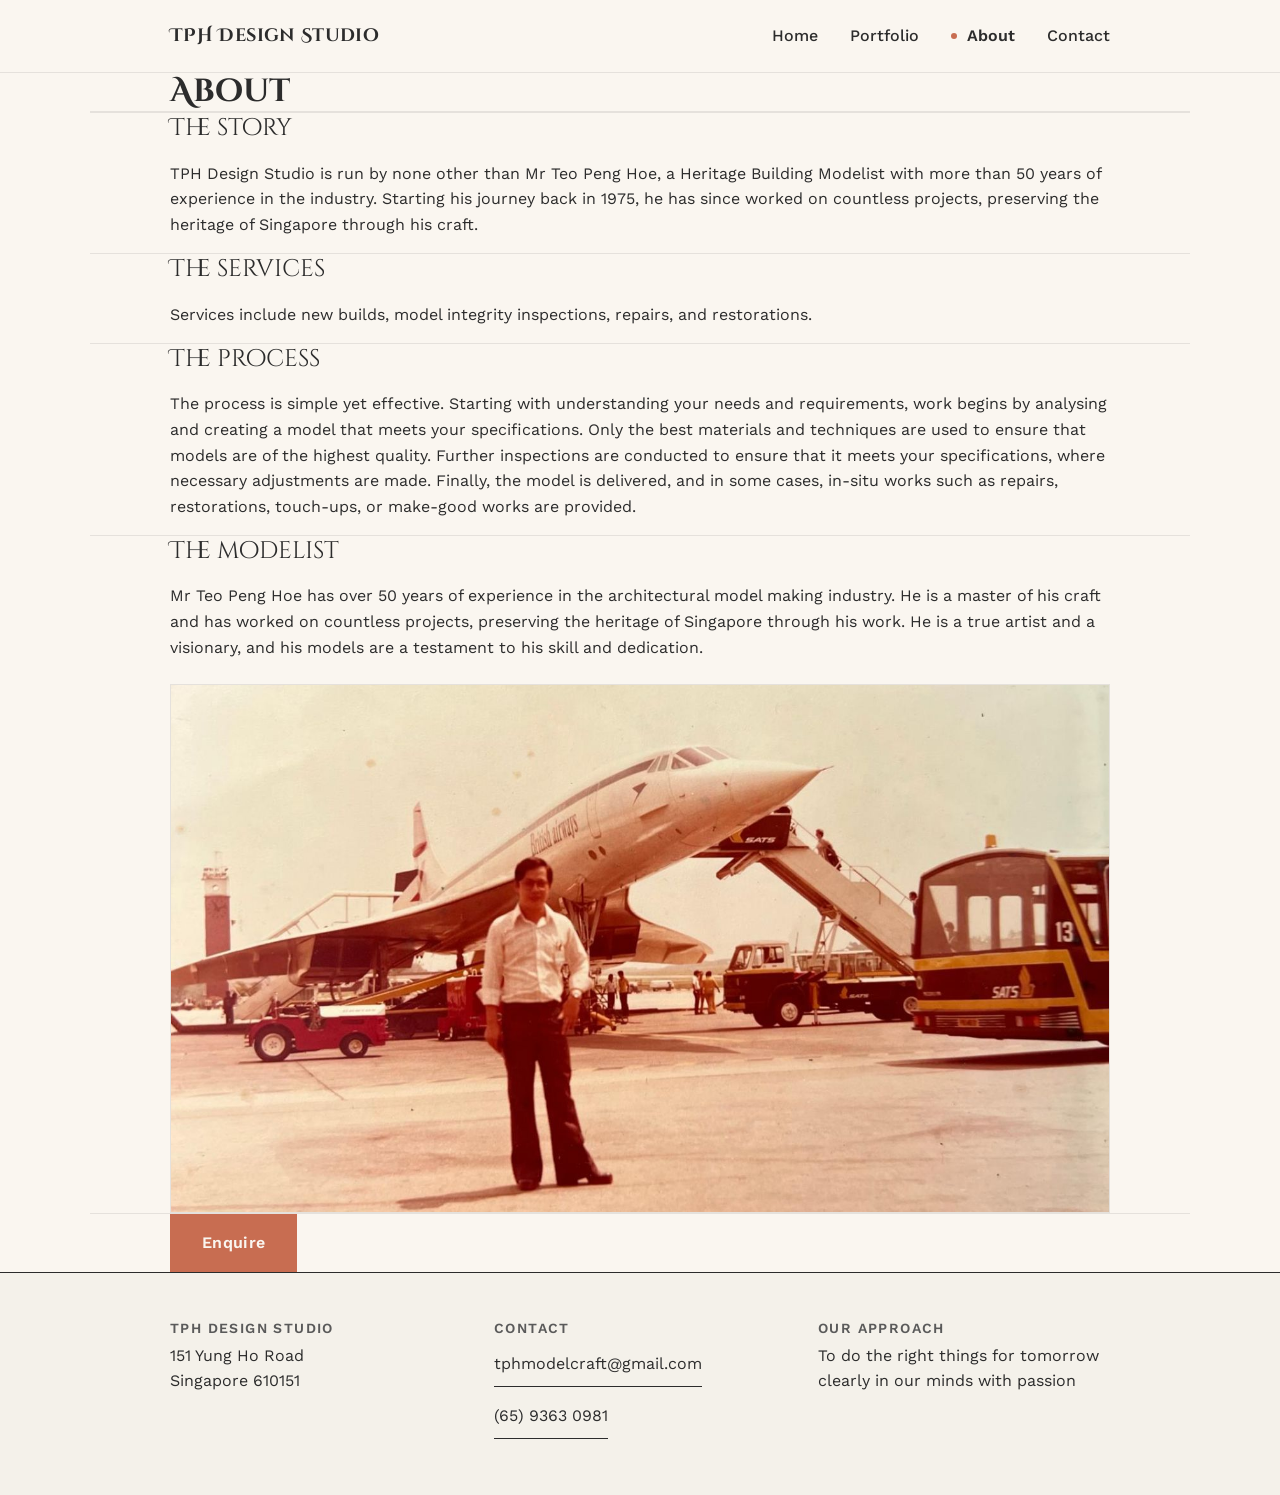
==== about.html @ 9b769f71 "Add files via upload" ====
<!DOCTYPE html>
<html lang="en">
<head>
<meta charset="UTF-8">
<meta name="viewport" content="width=device-width, initial-scale=1.0">
<title>About — TPH Design Studio</title>
<link rel="stylesheet" href="styles.css">
</head>
<body>

<header class="site-header">
  <div class="header-inner">
    <a href="index.html" class="logo">TPH Design Studio</a>
    <button class="nav-toggle" aria-label="Toggle navigation" aria-expanded="false" aria-controls="primary-nav">
      <span></span><span></span><span></span>
    </button>
    <nav id="primary-nav" class="primary-nav">
      <ul>
        <li><a href="index.html" class="nav-link">Home</a></li>
        <li><a href="portfolio.html" class="nav-link">Portfolio</a></li>
        <li><a href="about.html" class="nav-link is-active">About</a></li>
        <li><a href="contact.html" class="nav-link">Contact</a></li>
      </ul>
    </nav>
  </div>
</header>

<main>
  <section class="page-header container">
    <h1 class="headline-lg">About</h1>
  </section>

  <section class="about-section container">
    <h2 class="headline-md">The story</h2>
    <p>TPH Design Studio is run by none other than Mr Teo Peng Hoe, a Heritage Building Modelist with more than 50 years of experience in the industry. Starting his journey back in 1975, he has since worked on countless projects, preserving the heritage of Singapore through his craft.</p>
  </section>

  <section class="about-section container">
    <h2 class="headline-md">The services</h2>
    <p>Services include new builds, model integrity inspections, repairs, and restorations.</p>
  </section>

  <section class="about-section container">
    <h2 class="headline-md">The process</h2>
    <p>The process is simple yet effective. Starting with understanding your needs and requirements, work begins by analysing and creating a model that meets your specifications. Only the best materials and techniques are used to ensure that models are of the highest quality. Further inspections are conducted to ensure that it meets your specifications, where necessary adjustments are made. Finally, the model is delivered, and in some cases, in-situ works such as repairs, restorations, touch-ups, or make-good works are provided.</p>
  </section>

  <section class="about-section container">
    <h2 class="headline-md">The modelist</h2>
    <p>Mr Teo Peng Hoe has over 50 years of experience in the architectural model making industry. He is a master of his craft and has worked on countless projects, preserving the heritage of Singapore through his work. He is a true artist and a visionary, and his models are a testament to his skill and dedication.</p>
    <div class="about-modelist-media">
      <img src="images/tph1.jpeg" alt="The Founder">
    </div>
  </section>

  <section class="cta-section container">
    <a href="contact.html" class="btn-primary">Enquire</a>
  </section>
</main>

<footer class="site-footer">
  <div class="footer-inner">
    <div class="footer-col">
      <p class="label-caps">TPH Design Studio</p>
      <p>151 Yung Ho Road<br>Singapore 610151</p>
    </div>
    <div class="footer-col">
      <p class="label-caps">Contact</p>
      <p><a href="mailto:tphmodelcraft@gmail.com">tphmodelcraft@gmail.com</a></p>
      <p><a href="tel:+6593630981">(65) 9363 0981</a></p>
    </div>
    <div class="footer-col">
      <p class="label-caps">Our Approach</p>
      <p>To do the right things for tomorrow clearly in our minds with passion</p>
    </div>
  </div>
</footer>

<script src="nav.js"></script>
</body>
</html>
---- styles.css ----
/* =========================================================
   TPH Design Studio — Heritage Artisan design system
   ========================================================= */

@import url('https://fonts.googleapis.com/css2?family=Cinzel+Decorative:wght@400;700&family=Work+Sans:wght@400;500;600&display=swap');

:root {
  /* Colors */
  --warm-sand: #F4F1EA;
  --terracotta: #C86D51;
  --paper-white: #FAF6F0;
  --dark-slate: #2C2C2C;
  --ink-subtle: #5A5A5A;
  --border-hairline: rgba(44, 44, 44, 0.10);

  /* Type */
  --font-display: 'Cinzel Decorative', serif;
  --font-body: 'Work Sans', sans-serif;

  /* Spacing */
  --unit: 8px;
  --margin-mobile: 24px;
  --margin-desktop: 80px;
  --gutter: 24px;
  --max-width: 1100px;
}

/* ---------- Reset ---------- */
*, *::before, *::after { box-sizing: border-box; }
html, body { margin: 0; padding: 0; }
body {
  background: var(--paper-white);
  color: var(--dark-slate);
  font-family: var(--font-body);
  font-size: 16px;
  line-height: 1.6;
  -webkit-font-smoothing: antialiased;
  overflow-x: hidden;
}
img { max-width: 100%; display: block; }
ul { list-style: none; margin: 0; padding: 0; }
a { color: inherit; text-decoration: none; }
h1, h2, h3 { margin: 0; }
p { margin: 0 0 16px; }
:focus-visible {
  outline: 2px solid var(--terracotta);
  outline-offset: 2px;
}

/* ---------- Type scale ---------- */
.headline-xl {
  font-family: var(--font-display);
  font-size: 28px;
  font-weight: 700;
  line-height: 1.2;
  letter-spacing: 0.02em;
}
.headline-lg {
  font-family: var(--font-display);
  font-size: 28px;
  font-weight: 700;
  line-height: 1.2;
}
.headline-md {
  font-family: var(--font-display);
  font-size: 22px;
  font-weight: 400;
  line-height: 1.3;
}
.body-lg { font-size: 18px; line-height: 1.6; }
.label-caps {
  font-family: var(--font-body);
  font-size: 14px;
  font-weight: 600;
  line-height: 1.0;
  letter-spacing: 0.1em;
  text-transform: uppercase;
  color: var(--ink-subtle);
  margin: 0 0 16px;
}
@media (min-width: 768px) {
  .headline-xl { font-size: 48px; }
  .headline-lg { font-size: 32px; }
  .headline-md { font-size: 24px; }
}

/* ---------- Layout helpers ---------- */
.container {
  max-width: var(--max-width);
  margin: 0 auto;
  padding: 0 var(--margin-mobile);
}
@media (min-width: 768px) {
  .container { padding: 0 var(--margin-desktop); }
}
main { display: block; }
section { padding: 56px 0; }
@media (min-width: 768px) {
  section { padding: 96px 0; }
}

/* ---------- Header / Navigation ---------- */
.site-header {
  border-bottom: 1px solid var(--border-hairline);
  background: var(--paper-white);
  position: sticky;
  top: 0;
  z-index: 20;
}
.header-inner {
  max-width: var(--max-width);
  margin: 0 auto;
  padding: 0 var(--margin-mobile);
  min-height: 72px;
  display: flex;
  align-items: center;
  justify-content: space-between;
}
@media (min-width: 768px) {
  .header-inner { padding: 0 var(--margin-desktop); }
}
.logo {
  font-family: var(--font-display);
  font-size: 18px;
  font-weight: 700;
  letter-spacing: 0.02em;
  display: inline-flex;
  align-items: center;
  min-height: 44px;
}

/* Nav toggle (mobile) */
.nav-toggle {
  display: inline-flex;
  flex-direction: column;
  justify-content: center;
  align-items: flex-end;
  gap: 5px;
  width: 44px;
  height: 44px;
  background: transparent;
  border: none;
  cursor: pointer;
  padding: 0;
}
.nav-toggle span {
  display: block;
  width: 26px;
  height: 2px;
  background: var(--dark-slate);
  transition: transform 0.2s ease, opacity 0.2s ease, width 0.2s ease;
}
.nav-toggle[aria-expanded="true"] span:nth-child(1) {
  transform: translateY(7px) rotate(45deg);
}
.nav-toggle[aria-expanded="true"] span:nth-child(2) {
  opacity: 0;
}
.nav-toggle[aria-expanded="true"] span:nth-child(3) {
  transform: translateY(-7px) rotate(-45deg);
}

.primary-nav {
  display: none;
  width: 100%;
}
.primary-nav.is-open {
  display: block;
  position: absolute;
  top: 72px;
  left: 0;
  right: 0;
  background: var(--paper-white);
  border-bottom: 1px solid var(--border-hairline);
  padding: 8px var(--margin-mobile) 24px;
}
.primary-nav ul {
  display: flex;
  flex-direction: column;
}
.nav-link {
  font-family: var(--font-body);
  font-size: 16px;
  font-weight: 500;
  display: flex;
  align-items: center;
  min-height: 44px;
  border-bottom: 1px solid var(--border-hairline);
  position: relative;
}
.primary-nav ul li:last-child .nav-link { border-bottom: none; }
.nav-link.is-active { font-weight: 600; }
.nav-link.is-active::before {
  content: '';
  display: inline-block;
  width: 6px;
  height: 6px;
  background: var(--terracotta);
  border-radius: 50%;
  margin-right: 10px;
}

@media (min-width: 768px) {
  .nav-toggle { display: none; }
  .primary-nav {
    display: block;
    width: auto;
    position: static;
    background: none;
    border: none;
    padding: 0;
  }
  .primary-nav ul {
    flex-direction: row;
    gap: 32px;
  }
  .nav-link {
    border-bottom: none;
    min-height: 44px;
  }
}

/* ---------- Buttons & links ---------- */
.btn-primary {
  display: inline-flex;
  align-items: center;
  justify-content: center;
  min-height: 44px;
  background: var(--terracotta);
  color: var(--paper-white);
  font-family: var(--font-body);
  font-size: 16px;
  font-weight: 600;
  letter-spacing: 0.02em;
  padding: 16px 32px;
  border: none;
  border-radius: 0;
  cursor: pointer;
}
.btn-primary:hover { background: #b45f45; }

.link-secondary {
  display: inline-flex;
  align-items: center;
  min-height: 44px;
  color: var(--dark-slate);
  border-bottom: 1px solid var(--dark-slate);
  font-family: var(--font-body);
  font-size: 16px;
}

/* ---------- Hero (Home) ---------- */
.hero {
  padding-top: 40px;
}
.hero-media {
  aspect-ratio: 16 / 9;
  overflow: hidden;
  border: 1px solid var(--border-hairline);
  margin-bottom: 40px;
}
.hero-media img {
  width: 100%;
  height: 100%;
  object-fit: cover;
}
.hero-content .headline-xl { margin-bottom: 16px; }
.hero-content .subtitle {
  font-size: 18px;
  color: var(--ink-subtle);
  margin-bottom: 32px;
}

/* ---------- Reasons (Home) ---------- */
.reasons { border-top: 1px solid var(--border-hairline); }
.reasons-grid {
  display: grid;
  grid-template-columns: 1fr;
  gap: 40px;
  margin-top: 24px;
}
.reasons-grid article h3 { margin-bottom: 12px; }
@media (min-width: 768px) {
  .reasons-grid { grid-template-columns: repeat(3, 1fr); gap: var(--gutter); }
}

/* ---------- Page header (About / Portfolio / Contact) ---------- */
.page-header {
  padding-bottom: 0;
  border-bottom: 1px solid var(--border-hairline);
}

/* ---------- About ---------- */
.about-section { border-top: 1px solid var(--border-hairline); }
.about-section:first-of-type { border-top: none; }
.about-section h2 { margin-bottom: 16px; }
.about-modelist-media {
  aspect-ratio: 16 / 9;
  overflow: hidden;
  border: 1px solid var(--border-hairline);
  margin-top: 24px;
}
.about-modelist-media img {
  width: 100%;
  height: 100%;
  object-fit: cover;
}

/* ---------- Portfolio ---------- */
.portfolio-group { border-top: 1px solid var(--border-hairline); }
.portfolio-group:first-of-type { border-top: none; }
.portfolio-group h2 { margin-bottom: 24px; }
.portfolio-grid {
  display: grid;
  grid-template-columns: 1fr;
  gap: var(--gutter);
}
@media (min-width: 600px) {
  .portfolio-grid { grid-template-columns: repeat(2, 1fr); }
}
.portfolio-card {
  margin: 0;
  border: 1px solid var(--border-hairline);
  overflow: hidden;
}
.portfolio-card img {
  width: 100%;
  aspect-ratio: 4 / 3;
  object-fit: cover;
  opacity: 0.9;
  transition: opacity 0.2s ease;
}
.portfolio-card:hover img { opacity: 1; }

/* ---------- CTA section ---------- */
.cta-section {
  border-top: 1px solid var(--border-hairline);
  text-align: left;
}

/* ---------- Contact ---------- */
.contact-block { margin-bottom: 32px; }
.contact-block h2 { margin-bottom: 12px; }
.contact-list li {
  display: block;
  margin-bottom: 4px;
}
.contact-list a {
  display: inline-flex;
  align-items: center;
  min-height: 44px;
}

/* ---------- Footer ---------- */
.site-footer {
  border-top: 1px solid var(--dark-slate);
  padding: 48px 0;
  background: var(--warm-sand);
}
.footer-inner {
  max-width: var(--max-width);
  margin: 0 auto;
  padding: 0 var(--margin-mobile);
  display: grid;
  grid-template-columns: 1fr;
  gap: 32px;
}
@media (min-width: 768px) {
  .footer-inner {
    padding: 0 var(--margin-desktop);
    grid-template-columns: repeat(3, 1fr);
  }
}
.footer-col p { margin: 0 0 8px; }
.footer-col a {
  display: inline-flex;
  align-items: center;
  min-height: 44px;
  border-bottom: 1px solid var(--dark-slate);
}
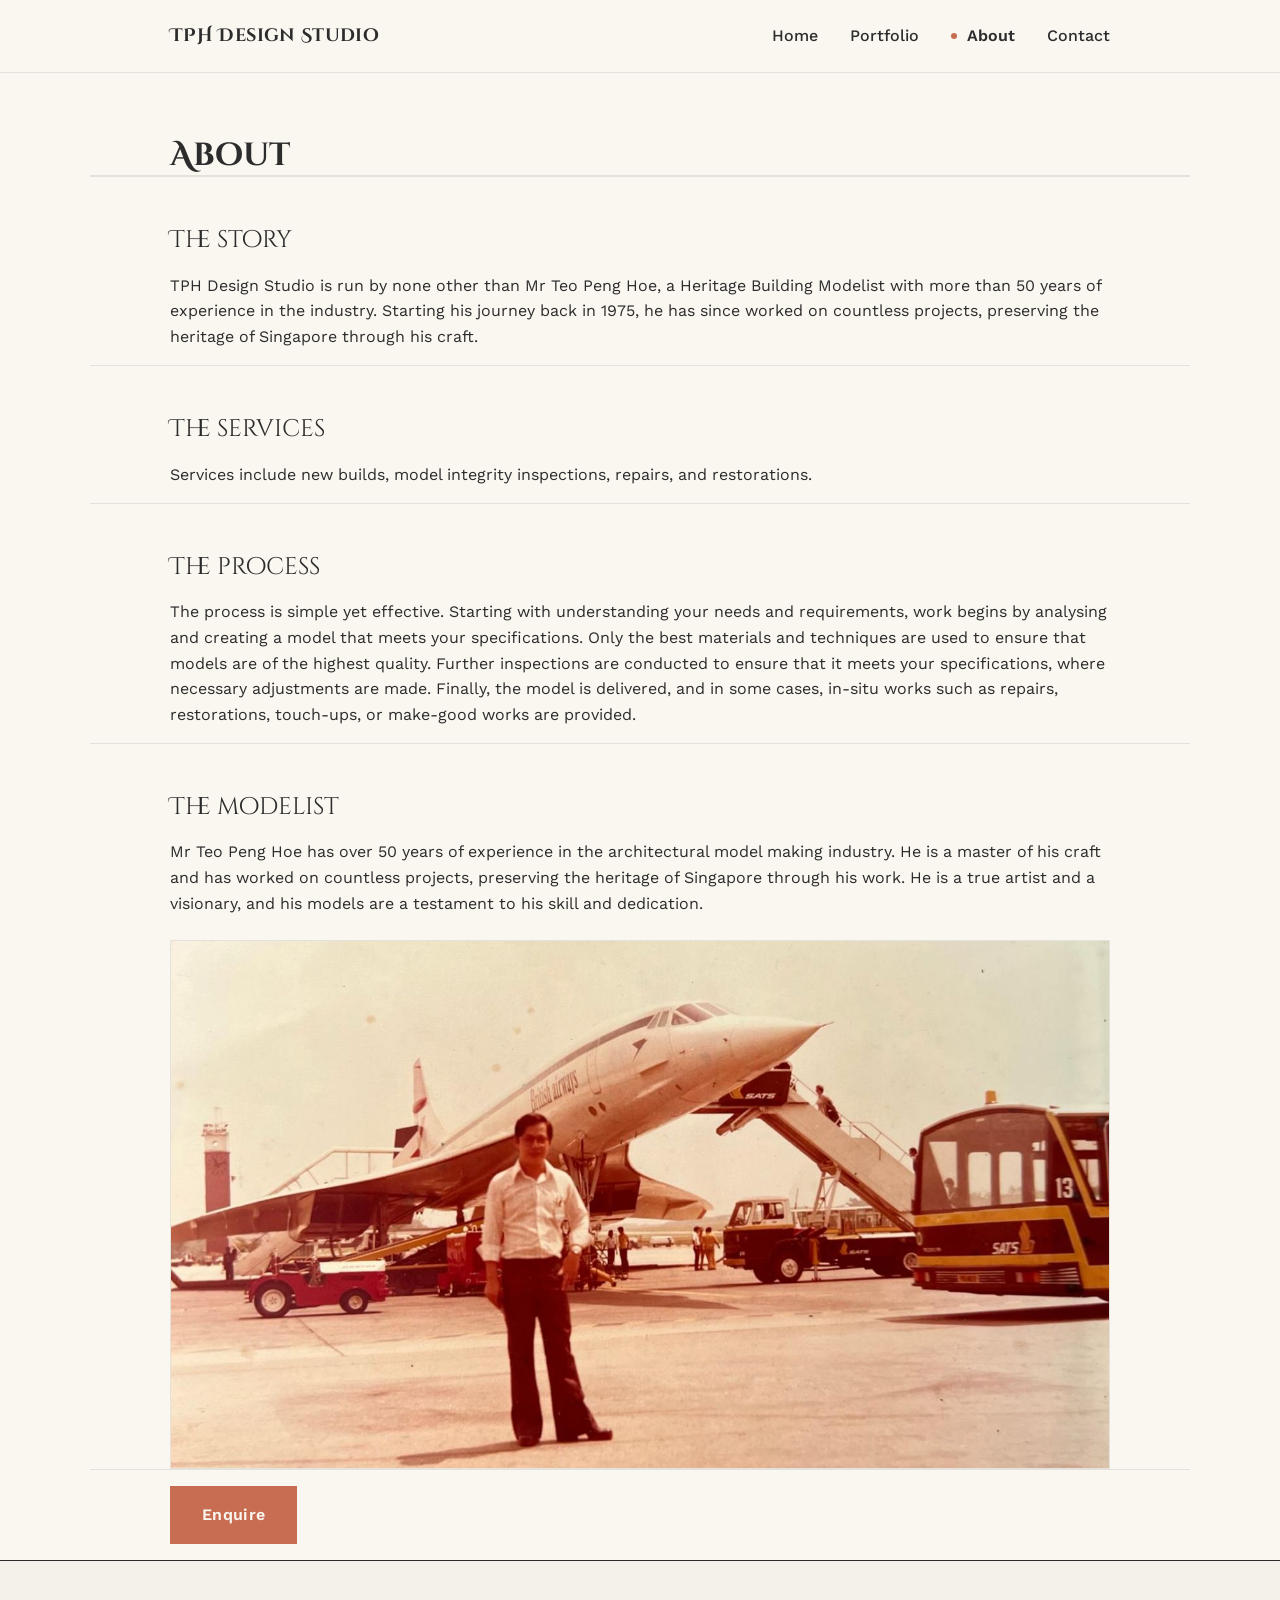
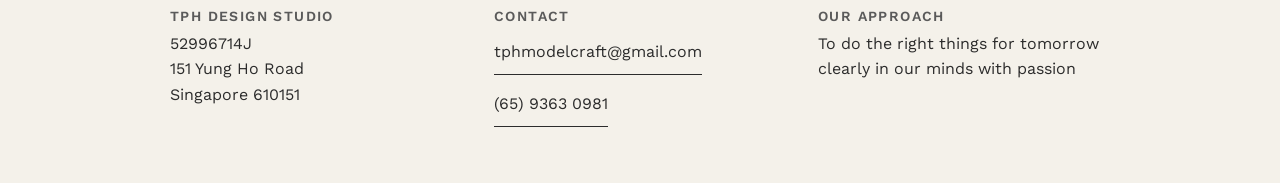
==== commit f9b7eaec: "chore: add UEN 52996714J to address blocks and fix HTML indentation in about.html" ====
--- a/about.html
+++ b/about.html
@@ -1,81 +1,92 @@
 <!DOCTYPE html>
 <html lang="en">
+
 <head>
-<meta charset="UTF-8">
-<meta name="viewport" content="width=device-width, initial-scale=1.0">
-<title>About — TPH Design Studio</title>
-<link rel="stylesheet" href="styles.css">
+  <meta charset="UTF-8">
+  <meta name="viewport" content="width=device-width, initial-scale=1.0">
+  <title>About — TPH Design Studio</title>
+  <link rel="stylesheet" href="styles.css">
 </head>
+
 <body>
 
-<header class="site-header">
-  <div class="header-inner">
-    <a href="index.html" class="logo">TPH Design Studio</a>
-    <button class="nav-toggle" aria-label="Toggle navigation" aria-expanded="false" aria-controls="primary-nav">
-      <span></span><span></span><span></span>
-    </button>
-    <nav id="primary-nav" class="primary-nav">
-      <ul>
-        <li><a href="index.html" class="nav-link">Home</a></li>
-        <li><a href="portfolio.html" class="nav-link">Portfolio</a></li>
-        <li><a href="about.html" class="nav-link is-active">About</a></li>
-        <li><a href="contact.html" class="nav-link">Contact</a></li>
-      </ul>
-    </nav>
-  </div>
-</header>
+  <header class="site-header">
+    <div class="header-inner">
+      <a href="index.html" class="logo">TPH Design Studio</a>
+      <button class="nav-toggle" aria-label="Toggle navigation" aria-expanded="false" aria-controls="primary-nav">
+        <span></span><span></span><span></span>
+      </button>
+      <nav id="primary-nav" class="primary-nav">
+        <ul>
+          <li><a href="index.html" class="nav-link">Home</a></li>
+          <li><a href="portfolio.html" class="nav-link">Portfolio</a></li>
+          <li><a href="about.html" class="nav-link is-active">About</a></li>
+          <li><a href="contact.html" class="nav-link">Contact</a></li>
+        </ul>
+      </nav>
+    </div>
+  </header>
 
-<main>
-  <section class="page-header container">
-    <h1 class="headline-lg">About</h1>
-  </section>
+  <main>
+    <section class="page-header container">
+      <h1 class="headline-lg">About</h1>
+    </section>
 
-  <section class="about-section container">
-    <h2 class="headline-md">The story</h2>
-    <p>TPH Design Studio is run by none other than Mr Teo Peng Hoe, a Heritage Building Modelist with more than 50 years of experience in the industry. Starting his journey back in 1975, he has since worked on countless projects, preserving the heritage of Singapore through his craft.</p>
-  </section>
+    <section class="about-section container">
+      <h2 class="headline-md">The story</h2>
+      <p>TPH Design Studio is run by none other than Mr Teo Peng Hoe, a Heritage Building Modelist with more than 50
+        years of experience in the industry. Starting his journey back in 1975, he has since worked on countless
+        projects, preserving the heritage of Singapore through his craft.</p>
+    </section>
 
-  <section class="about-section container">
-    <h2 class="headline-md">The services</h2>
-    <p>Services include new builds, model integrity inspections, repairs, and restorations.</p>
-  </section>
+    <section class="about-section container">
+      <h2 class="headline-md">The services</h2>
+      <p>Services include new builds, model integrity inspections, repairs, and restorations.</p>
+    </section>
 
-  <section class="about-section container">
-    <h2 class="headline-md">The process</h2>
-    <p>The process is simple yet effective. Starting with understanding your needs and requirements, work begins by analysing and creating a model that meets your specifications. Only the best materials and techniques are used to ensure that models are of the highest quality. Further inspections are conducted to ensure that it meets your specifications, where necessary adjustments are made. Finally, the model is delivered, and in some cases, in-situ works such as repairs, restorations, touch-ups, or make-good works are provided.</p>
-  </section>
+    <section class="about-section container">
+      <h2 class="headline-md">The process</h2>
+      <p>The process is simple yet effective. Starting with understanding your needs and requirements, work begins by
+        analysing and creating a model that meets your specifications. Only the best materials and techniques are used
+        to ensure that models are of the highest quality. Further inspections are conducted to ensure that it meets your
+        specifications, where necessary adjustments are made. Finally, the model is delivered, and in some cases,
+        in-situ works such as repairs, restorations, touch-ups, or make-good works are provided.</p>
+    </section>
 
-  <section class="about-section container">
-    <h2 class="headline-md">The modelist</h2>
-    <p>Mr Teo Peng Hoe has over 50 years of experience in the architectural model making industry. He is a master of his craft and has worked on countless projects, preserving the heritage of Singapore through his work. He is a true artist and a visionary, and his models are a testament to his skill and dedication.</p>
-    <div class="about-modelist-media">
-      <img src="images/tph1.jpeg" alt="The Founder">
+    <section class="about-section container">
+      <h2 class="headline-md">The modelist</h2>
+      <p>Mr Teo Peng Hoe has over 50 years of experience in the architectural model making industry. He is a master of
+        his craft and has worked on countless projects, preserving the heritage of Singapore through his work. He is a
+        true artist and a visionary, and his models are a testament to his skill and dedication.</p>
+      <div class="about-modelist-media">
+        <img src="images/tph1.jpeg" alt="The Founder">
+      </div>
+    </section>
+
+    <section class="cta-section container">
+      <a href="contact.html" class="btn-primary">Enquire</a>
+    </section>
+  </main>
+
+  <footer class="site-footer">
+    <div class="footer-inner">
+      <div class="footer-col">
+        <p class="label-caps">TPH Design Studio</p>
+        <p>52996714J<br>151 Yung Ho Road<br>Singapore 610151</p>
+      </div>
+      <div class="footer-col">
+        <p class="label-caps">Contact</p>
+        <p><a href="mailto:tphmodelcraft@gmail.com">tphmodelcraft@gmail.com</a></p>
+        <p><a href="tel:+6593630981">(65) 9363 0981</a></p>
+      </div>
+      <div class="footer-col">
+        <p class="label-caps">Our Approach</p>
+        <p>To do the right things for tomorrow clearly in our minds with passion</p>
+      </div>
     </div>
-  </section>
+  </footer>
 
-  <section class="cta-section container">
-    <a href="contact.html" class="btn-primary">Enquire</a>
-  </section>
-</main>
+  <script src="nav.js"></script>
+</body>
 
-<footer class="site-footer">
-  <div class="footer-inner">
-    <div class="footer-col">
-      <p class="label-caps">TPH Design Studio</p>
-      <p>151 Yung Ho Road<br>Singapore 610151</p>
-    </div>
-    <div class="footer-col">
-      <p class="label-caps">Contact</p>
-      <p><a href="mailto:tphmodelcraft@gmail.com">tphmodelcraft@gmail.com</a></p>
-      <p><a href="tel:+6593630981">(65) 9363 0981</a></p>
-    </div>
-    <div class="footer-col">
-      <p class="label-caps">Our Approach</p>
-      <p>To do the right things for tomorrow clearly in our minds with passion</p>
-    </div>
-  </div>
-</footer>
-
-<script src="nav.js"></script>
-</body>
-</html>
+</html>
--- a/styles.css
+++ b/styles.css
@@ -26,8 +26,18 @@
 }
 
 /* ---------- Reset ---------- */
-*, *::before, *::after { box-sizing: border-box; }
-html, body { margin: 0; padding: 0; }
+*,
+*::before,
+*::after {
+  box-sizing: border-box;
+}
+
+html,
+body {
+  margin: 0;
+  padding: 0;
+}
+
 body {
   background: var(--paper-white);
   color: var(--dark-slate);
@@ -37,17 +47,45 @@
   -webkit-font-smoothing: antialiased;
   overflow-x: hidden;
 }
-img { max-width: 100%; display: block; }
-ul { list-style: none; margin: 0; padding: 0; }
-a { color: inherit; text-decoration: none; }
-h1, h2, h3 { margin: 0; }
-p { margin: 0 0 16px; }
+
+img {
+  max-width: 100%;
+  display: block;
+}
+
+ul {
+  list-style: none;
+  margin: 0;
+  padding: 0;
+}
+
+a {
+  color: inherit;
+  text-decoration: none;
+}
+
+h1,
+h2,
+h3 {
+  margin: 0;
+}
+
+p {
+  margin: 0 0 16px;
+}
+
 :focus-visible {
   outline: 2px solid var(--terracotta);
   outline-offset: 2px;
 }
 
 /* ---------- Type scale ---------- */
+.headline-xl,
+.headline-lg,
+.headline-md {
+  margin-top: 2em;
+}
+
 .headline-xl {
   font-family: var(--font-display);
   font-size: 28px;
@@ -55,19 +93,26 @@
   line-height: 1.2;
   letter-spacing: 0.02em;
 }
+
 .headline-lg {
   font-family: var(--font-display);
   font-size: 28px;
   font-weight: 700;
   line-height: 1.2;
 }
+
 .headline-md {
   font-family: var(--font-display);
   font-size: 22px;
   font-weight: 400;
   line-height: 1.3;
 }
-.body-lg { font-size: 18px; line-height: 1.6; }
+
+.body-lg {
+  font-size: 18px;
+  line-height: 1.6;
+}
+
 .label-caps {
   font-family: var(--font-body);
   font-size: 14px;
@@ -78,10 +123,19 @@
   color: var(--ink-subtle);
   margin: 0 0 16px;
 }
-@media (min-width: 768px) {
-  .headline-xl { font-size: 48px; }
-  .headline-lg { font-size: 32px; }
-  .headline-md { font-size: 24px; }
+
+@media (min-width: 768px) {
+  .headline-xl {
+    font-size: 48px;
+  }
+
+  .headline-lg {
+    font-size: 32px;
+  }
+
+  .headline-md {
+    font-size: 24px;
+  }
 }
 
 /* ---------- Layout helpers ---------- */
@@ -90,13 +144,25 @@
   margin: 0 auto;
   padding: 0 var(--margin-mobile);
 }
-@media (min-width: 768px) {
-  .container { padding: 0 var(--margin-desktop); }
-}
-main { display: block; }
-section { padding: 56px 0; }
-@media (min-width: 768px) {
-  section { padding: 96px 0; }
+
+@media (min-width: 768px) {
+  .container {
+    padding: 0 var(--margin-desktop);
+  }
+}
+
+main {
+  display: block;
+}
+
+section {
+  padding: 56px 0;
+}
+
+@media (min-width: 768px) {
+  section {
+    padding: 96px 0;
+  }
 }
 
 /* ---------- Header / Navigation ---------- */
@@ -107,6 +173,7 @@
   top: 0;
   z-index: 20;
 }
+
 .header-inner {
   max-width: var(--max-width);
   margin: 0 auto;
@@ -116,9 +183,13 @@
   align-items: center;
   justify-content: space-between;
 }
-@media (min-width: 768px) {
-  .header-inner { padding: 0 var(--margin-desktop); }
-}
+
+@media (min-width: 768px) {
+  .header-inner {
+    padding: 0 var(--margin-desktop);
+  }
+}
+
 .logo {
   font-family: var(--font-display);
   font-size: 18px;
@@ -143,6 +214,7 @@
   cursor: pointer;
   padding: 0;
 }
+
 .nav-toggle span {
   display: block;
   width: 26px;
@@ -150,12 +222,15 @@
   background: var(--dark-slate);
   transition: transform 0.2s ease, opacity 0.2s ease, width 0.2s ease;
 }
+
 .nav-toggle[aria-expanded="true"] span:nth-child(1) {
   transform: translateY(7px) rotate(45deg);
 }
+
 .nav-toggle[aria-expanded="true"] span:nth-child(2) {
   opacity: 0;
 }
+
 .nav-toggle[aria-expanded="true"] span:nth-child(3) {
   transform: translateY(-7px) rotate(-45deg);
 }
@@ -164,6 +239,7 @@
   display: none;
   width: 100%;
 }
+
 .primary-nav.is-open {
   display: block;
   position: absolute;
@@ -174,10 +250,12 @@
   border-bottom: 1px solid var(--border-hairline);
   padding: 8px var(--margin-mobile) 24px;
 }
+
 .primary-nav ul {
   display: flex;
   flex-direction: column;
 }
+
 .nav-link {
   font-family: var(--font-body);
   font-size: 16px;
@@ -188,8 +266,15 @@
   border-bottom: 1px solid var(--border-hairline);
   position: relative;
 }
-.primary-nav ul li:last-child .nav-link { border-bottom: none; }
-.nav-link.is-active { font-weight: 600; }
+
+.primary-nav ul li:last-child .nav-link {
+  border-bottom: none;
+}
+
+.nav-link.is-active {
+  font-weight: 600;
+}
+
 .nav-link.is-active::before {
   content: '';
   display: inline-block;
@@ -201,7 +286,10 @@
 }
 
 @media (min-width: 768px) {
-  .nav-toggle { display: none; }
+  .nav-toggle {
+    display: none;
+  }
+
   .primary-nav {
     display: block;
     width: auto;
@@ -210,10 +298,12 @@
     border: none;
     padding: 0;
   }
+
   .primary-nav ul {
     flex-direction: row;
     gap: 32px;
   }
+
   .nav-link {
     border-bottom: none;
     min-height: 44px;
@@ -237,7 +327,10 @@
   border-radius: 0;
   cursor: pointer;
 }
-.btn-primary:hover { background: #b45f45; }
+
+.btn-primary:hover {
+  background: #b45f45;
+}
 
 .link-secondary {
   display: inline-flex;
@@ -253,18 +346,80 @@
 .hero {
   padding-top: 40px;
 }
+
 .hero-media {
-  aspect-ratio: 16 / 9;
+  aspect-ratio: 4 / 3;
   overflow: hidden;
   border: 1px solid var(--border-hairline);
   margin-bottom: 40px;
 }
-.hero-media img {
+
+/* Carousel: stack slides and crossfade */
+.hero-carousel {
+  position: relative;
+}
+
+.hero-media img,
+.carousel-slide {
+  position: absolute;
+  inset: 0;
   width: 100%;
   height: 100%;
   object-fit: cover;
-}
-.hero-content .headline-xl { margin-bottom: 16px; }
+  opacity: 0;
+  transition: opacity 0.9s ease;
+}
+
+@keyframes carouselZoom {
+  from {
+    transform: scale(1);
+  }
+
+  to {
+    transform: scale(1.20);
+  }
+}
+
+.carousel-slide.is-active {
+  opacity: 1;
+  position: relative;
+  /* keeps the container height */
+  animation: carouselZoom 4.8s ease-out forwards;
+}
+
+
+/* Dot indicators */
+.carousel-dots {
+  position: absolute;
+  bottom: 14px;
+  left: 50%;
+  transform: translateX(-50%);
+  display: flex;
+  gap: 8px;
+  z-index: 10;
+}
+
+.carousel-dot {
+  width: 8px;
+  height: 8px;
+  border-radius: 50%;
+  border: none;
+  background: rgba(255, 255, 255, 0.5);
+  cursor: pointer;
+  padding: 0;
+  transition: background 0.3s ease, transform 0.3s ease;
+}
+
+.carousel-dot.is-active {
+  background: #fff;
+  transform: scale(1.35);
+}
+
+
+.hero-content .headline-xl {
+  margin-bottom: 16px;
+}
+
 .hero-content .subtitle {
   font-size: 18px;
   color: var(--ink-subtle);
@@ -272,16 +427,33 @@
 }
 
 /* ---------- Reasons (Home) ---------- */
-.reasons { border-top: 1px solid var(--border-hairline); }
+.reasons {
+  border-top: 1px solid var(--border-hairline);
+  padding-top: 80px;
+}
+
+@media (min-width: 768px) {
+  .reasons {
+    padding-top: 60px;
+  }
+}
+
 .reasons-grid {
   display: grid;
   grid-template-columns: 1fr;
   gap: 40px;
   margin-top: 24px;
 }
-.reasons-grid article h3 { margin-bottom: 12px; }
-@media (min-width: 768px) {
-  .reasons-grid { grid-template-columns: repeat(3, 1fr); gap: var(--gutter); }
+
+.reasons-grid article h3 {
+  margin-bottom: 12px;
+}
+
+@media (min-width: 768px) {
+  .reasons-grid {
+    grid-template-columns: repeat(3, 1fr);
+    gap: var(--gutter);
+  }
 }
 
 /* ---------- Page header (About / Portfolio / Contact) ---------- */
@@ -291,15 +463,25 @@
 }
 
 /* ---------- About ---------- */
-.about-section { border-top: 1px solid var(--border-hairline); }
-.about-section:first-of-type { border-top: none; }
-.about-section h2 { margin-bottom: 16px; }
+.about-section {
+  border-top: 1px solid var(--border-hairline);
+}
+
+.about-section:first-of-type {
+  border-top: none;
+}
+
+.about-section h2 {
+  margin-bottom: 16px;
+}
+
 .about-modelist-media {
   aspect-ratio: 16 / 9;
   overflow: hidden;
   border: 1px solid var(--border-hairline);
   margin-top: 24px;
 }
+
 .about-modelist-media img {
   width: 100%;
   height: 100%;
@@ -307,22 +489,36 @@
 }
 
 /* ---------- Portfolio ---------- */
-.portfolio-group { border-top: 1px solid var(--border-hairline); }
-.portfolio-group:first-of-type { border-top: none; }
-.portfolio-group h2 { margin-bottom: 24px; }
+.portfolio-group {
+  border-top: 1px solid var(--border-hairline);
+}
+
+.portfolio-group:first-of-type {
+  border-top: none;
+}
+
+.portfolio-group h2 {
+  margin-bottom: 24px;
+}
+
 .portfolio-grid {
   display: grid;
   grid-template-columns: 1fr;
   gap: var(--gutter);
 }
+
 @media (min-width: 600px) {
-  .portfolio-grid { grid-template-columns: repeat(2, 1fr); }
-}
+  .portfolio-grid {
+    grid-template-columns: repeat(2, 1fr);
+  }
+}
+
 .portfolio-card {
   margin: 0;
   border: 1px solid var(--border-hairline);
   overflow: hidden;
 }
+
 .portfolio-card img {
   width: 100%;
   aspect-ratio: 4 / 3;
@@ -330,7 +526,10 @@
   opacity: 0.9;
   transition: opacity 0.2s ease;
 }
-.portfolio-card:hover img { opacity: 1; }
+
+.portfolio-card:hover img {
+  opacity: 1;
+}
 
 /* ---------- CTA section ---------- */
 .cta-section {
@@ -338,13 +537,25 @@
   text-align: left;
 }
 
+.cta-section .btn-primary {
+  margin-top: 16px;
+  margin-bottom: 16px;
+}
+
 /* ---------- Contact ---------- */
-.contact-block { margin-bottom: 32px; }
-.contact-block h2 { margin-bottom: 12px; }
+.contact-block {
+  margin-bottom: 32px;
+}
+
+.contact-block h2 {
+  margin-bottom: 12px;
+}
+
 .contact-list li {
   display: block;
   margin-bottom: 4px;
 }
+
 .contact-list a {
   display: inline-flex;
   align-items: center;
@@ -357,6 +568,7 @@
   padding: 48px 0;
   background: var(--warm-sand);
 }
+
 .footer-inner {
   max-width: var(--max-width);
   margin: 0 auto;
@@ -365,16 +577,21 @@
   grid-template-columns: 1fr;
   gap: 32px;
 }
+
 @media (min-width: 768px) {
   .footer-inner {
     padding: 0 var(--margin-desktop);
     grid-template-columns: repeat(3, 1fr);
   }
 }
-.footer-col p { margin: 0 0 8px; }
+
+.footer-col p {
+  margin: 0 0 8px;
+}
+
 .footer-col a {
   display: inline-flex;
   align-items: center;
   min-height: 44px;
   border-bottom: 1px solid var(--dark-slate);
-}
+}
